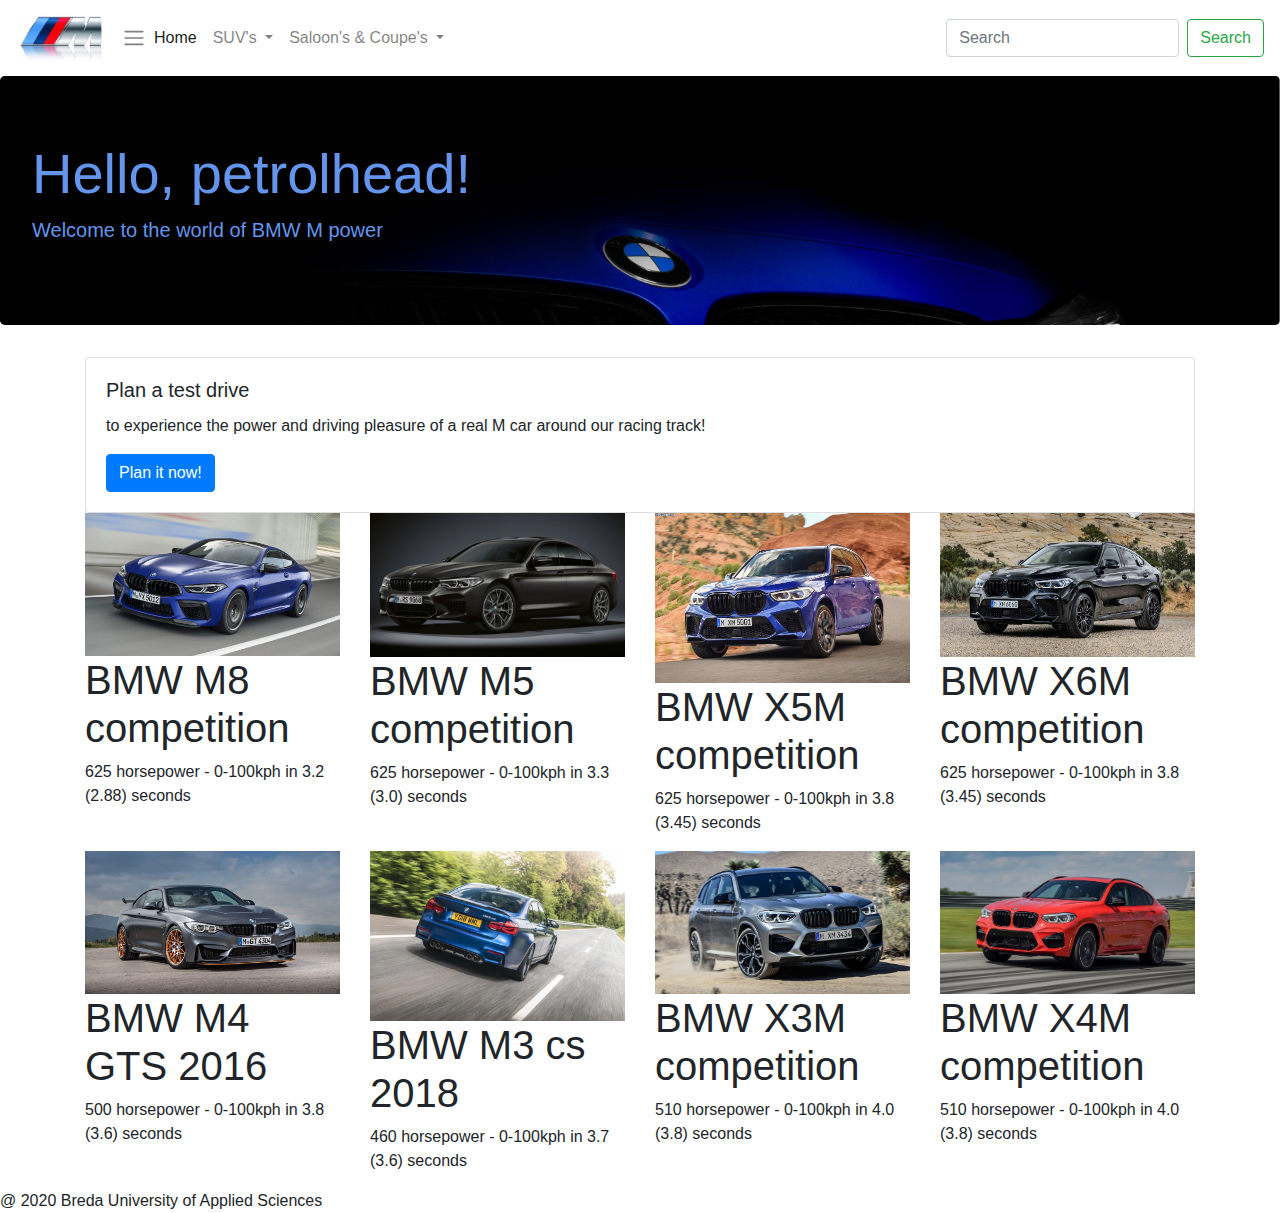
==== index.html @ d9cbe5b1 "all the new things I added to my website" ====
<!doctype html>
<html lang="en">
  <head>
    <!-- Required meta tags -->
    <meta charset="utf-8">
    <meta name="viewport" content="width=device-width, initial-scale=1, shrink-to-fit=no">

    <!-- Bootstrap CSS -->
    <link type="text/css" rel="stylesheet" href="./css/mystyle.css">
    <link type="text/css" rel="stylesheet" href="css/bootstrap.min.css">
    <link href="https://fonts.googleapis.com/css2?family=Glegoo:wght@700&display=swap" rel="stylesheet">


    <title>Bootstrap website Bob</title>
  </head>
  <body>
  	<nav class="navbar navbar-expand-lg navbar-light my-navbar">
  <a class="navbar-brand" href="#">
  	<img alt="BMW M logo" src="images/Mlogo.jpg" height="50" width="90"></a>
    <span class="navbar-toggler-icon"></span>
  </button>

  <div class="collapse navbar-collapse" id="navbarSupportedContent">
    <ul class="navbar-nav mr-auto">
      <li class="nav-item active">
        <a class="nav-link" href="#">Home <span class="sr-only">(current)</span></a>
      </li>
      <li class="nav-item dropdown">
        <a class="nav-link dropdown-toggle" href="#" id="navbarDropdown" role="button" data-toggle="dropdown" aria-haspopup="true" aria-expanded="false">
          SUV's
        </a>
        <div class="dropdown-menu" aria-labelledby="navbarDropdown">
          <a class="dropdown-item" href="#">BMW x3m competition</a>
          <a class="dropdown-item" href="#">BMW x4m competition</a>
          <a class="dropdown-item" href="#">BMW x5m competition</a>
          <a class="dropdown-item" href="#">BMW x6m competition</a>
        </div>
      </li>
       <li class="nav-item dropdown">
        <a class="nav-link dropdown-toggle" href="#" id="navbarDropdown" role="button" data-toggle="dropdown" aria-haspopup="true" aria-expanded="false">
          Saloon's & Coupe's
        </a>
        <div class="dropdown-menu" aria-labelledby="navbarDropdown">
          <a class="dropdown-item" href="#">BMW M3cs</a>
          <a class="dropdown-item" href="#">BMW M4gts</a>
          <a class="dropdown-item" href="#">BMW M5 competition</a>
          <a class="dropdown-item" href="#">BMW M8 competition</a>
        </div>
      </li>
    </ul>
    <form class="form-inline my-2 my-lg-0">
      <input class="form-control mr-sm-2" type="search" placeholder="Search" aria-label="Search">
      <button class="btn btn-outline-success my-2 my-sm-0" type="submit">Search</button>
    </form>
  </div>
</nav></nav>
  	<header><div class="jumbotron">
  <h1 class="display-4">Hello, petrolhead!</h1>
  <p class="lead">Welcome to the world of BMW M power</p>
</div>
</header>
  	<section class="container"><div class="card"> 
  <div class="card-body">
    <h5 class="card-title">Plan a test drive</h5>
    <p class="card-text">to experience the power and driving pleasure of a real M car around our racing track!</p>
    <a href="https://www.bmw.nl/nl/index.html" class="btn btn-primary" target="_blank">Plan it now!</a>
  </div>
</div></section>
  	<main>
     <div class="container">
 		<div class="row">
 		    <div class="col-sm-6 col-md-4 col-lg-3">
 		    	<img class="img-fluid" src="images/BMWm8.jpg" alt="image of BMW m8">
 			   <h1>BMW M8 competition</h1>
 			   <p>625 horsepower - 0-100kph in 3.2 (2.88) seconds</p>
 			</div>   
 			<div class="col-sm-6 col-md-4 col-lg-3">
 				<img class="img-fluid" src="images/BMWm5-35jahre.jpg" alt="image of BMW m5">
 			   <h1>BMW M5 competition</h1>
 			   <p>625 horsepower - 0-100kph in 3.3 (3.0) seconds</p>
 			</div>
 			<div class="col-sm-6 col-md-4 col-lg-3">
 				<img class="img-fluid" src="images/BMWx5M.jpg" alt="image of BMW x5M">
 			   <h1>BMW X5M competition</h1>
 			   <p>625 horsepower -  0-100kph in 3.8 (3.45) seconds</p>
 			</div>
 			<div class="col-sm-6 col-md-4 col-lg-3">
 				<img class="img-fluid" src="images/BMWx6m.jpg" alt="Image of BMW x6M">
 			   <h1>BMW X6M competition</h1>
 			   <p>625 horsepower -  0-100kph in 3.8 (3.45) seconds</p>
 			</div>
 			<div class="col-sm-6 col-md-4 col-lg-3">
 				<img class="img-fluid" src="images/BMWm4gts.jpg" alt="image of BMW m4gts">
 			   <h1>BMW M4 GTS 2016</h1>
 			   <p>500 horsepower -  0-100kph in 3.8 (3.6) seconds</p>
 			</div>
 			<div class="col-sm-6 col-md-4 col-lg-3">
 				<img class="img-fluid" src="images/BMWm3cs.jpg" alt="image of BMW M3cs">
 			   <h1>BMW M3 cs 2018</h1>
 			   <p>460 horsepower - 0-100kph in 3.7 (3.6) seconds</p>
 			</div>
 			<div class="col-sm-6 col-md-4 col-lg-3">
 				<img class="img-fluid" src="images/BMWx3mcomp.jpg" alt="Image of BMW x3M">
 			   <h1>BMW X3M competition</h1>
 			   <p>510 horsepower -  0-100kph in 4.0 (3.8) seconds</p>
 			</div>
 			<div class="col-sm-6 col-md-4 col-lg-3">
 				<img class="img-fluid" src="images/BMWx4m.jpg" alt="Image of BMW x4M">
 			   <h1>BMW X4M competition</h1>
 			   <p>510 horsepower -  0-100kph in 4.0 (3.8) seconds</p>
 			</div>
 		   </div>
 		</div>
     </div>
 </main>
    <footer> @ 2020 Breda University of Applied Sciences </footer>

    <!-- Optional JavaScript -->
    <!-- jQuery first, (Popper.js is included in the bootstrap JS.) then Bootstrap JS -->
    <script src="JS/jquery-3.4.1.slim.min.js"></script>
    <script src="JS/bootstrap.bundle.min.js"></script>
  </body>
</html>
---- css/mystyle.css ----
@charset "utf-8";

.jumbotron {
	color: cornflowerblue;
	background-image: url("../images/BMWM4wallpaper.jpg");
	background-size: 100%;
}

body {
	
}
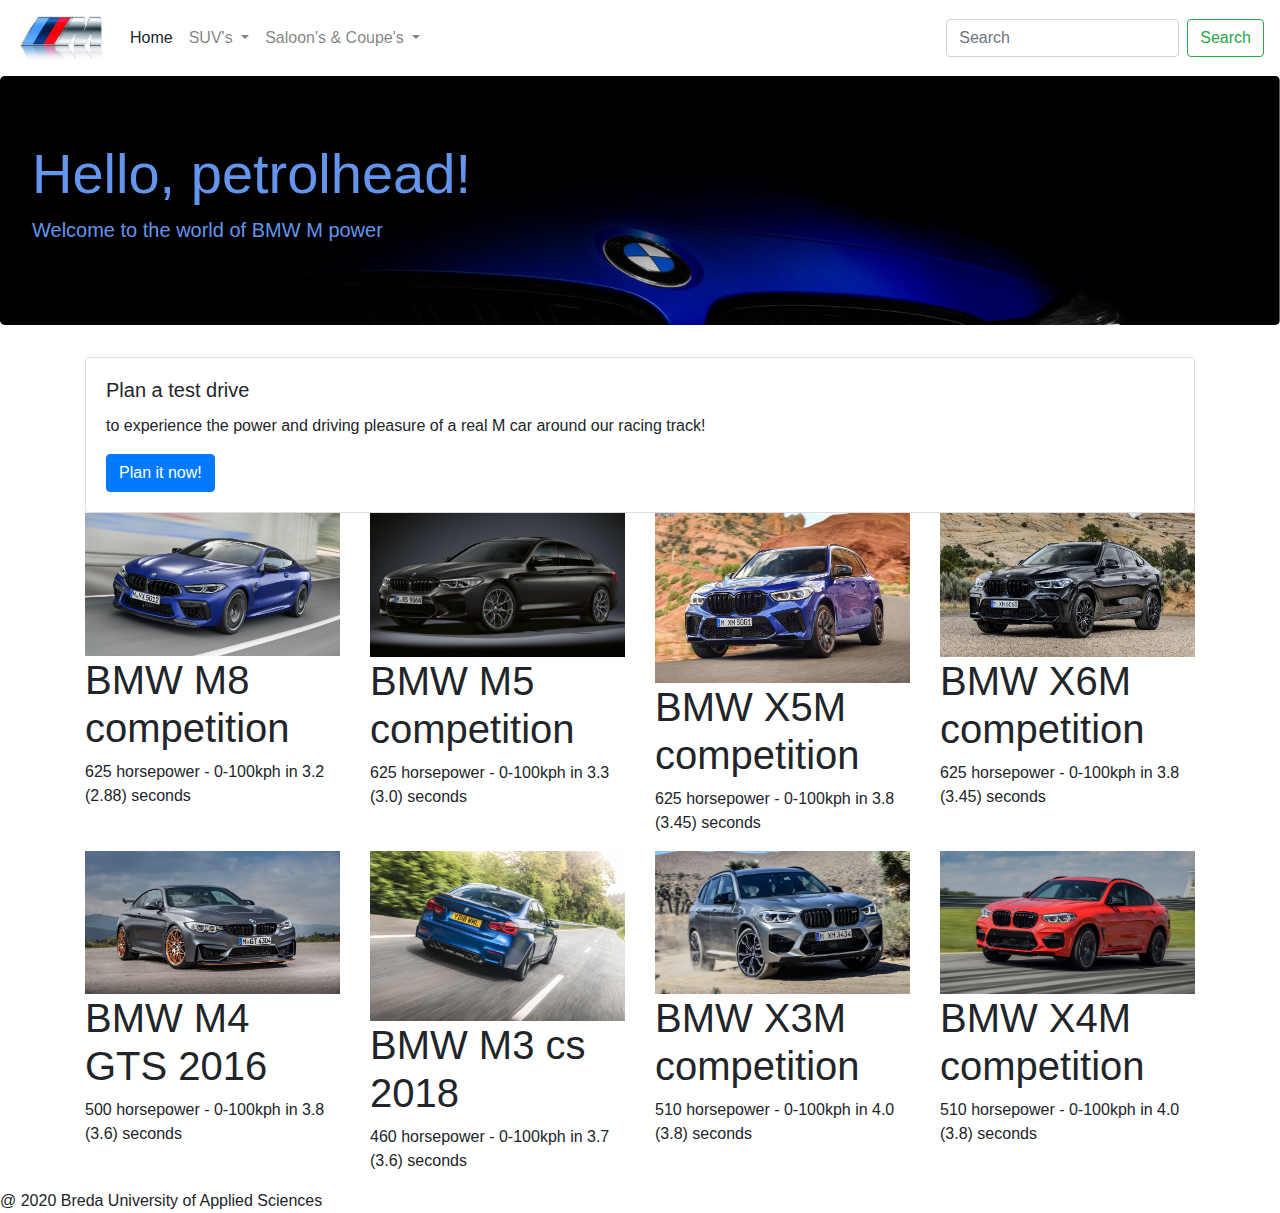
==== commit 4e09450a: "Update index.html" ====
--- a/index.html
+++ b/index.html
@@ -18,6 +18,7 @@
   	<nav class="navbar navbar-expand-lg navbar-light my-navbar">
   <a class="navbar-brand" href="#">
   	<img alt="BMW M logo" src="images/Mlogo.jpg" height="50" width="90"></a>
+  <button class="navbar-toggler" type="button" data-toggle="collapse" data-target="#navbarSupportedContent" aria-controls="navbarSupportedContent" aria-expanded="false" aria-label="Toggle navigation">
     <span class="navbar-toggler-icon"></span>
   </button>
 
